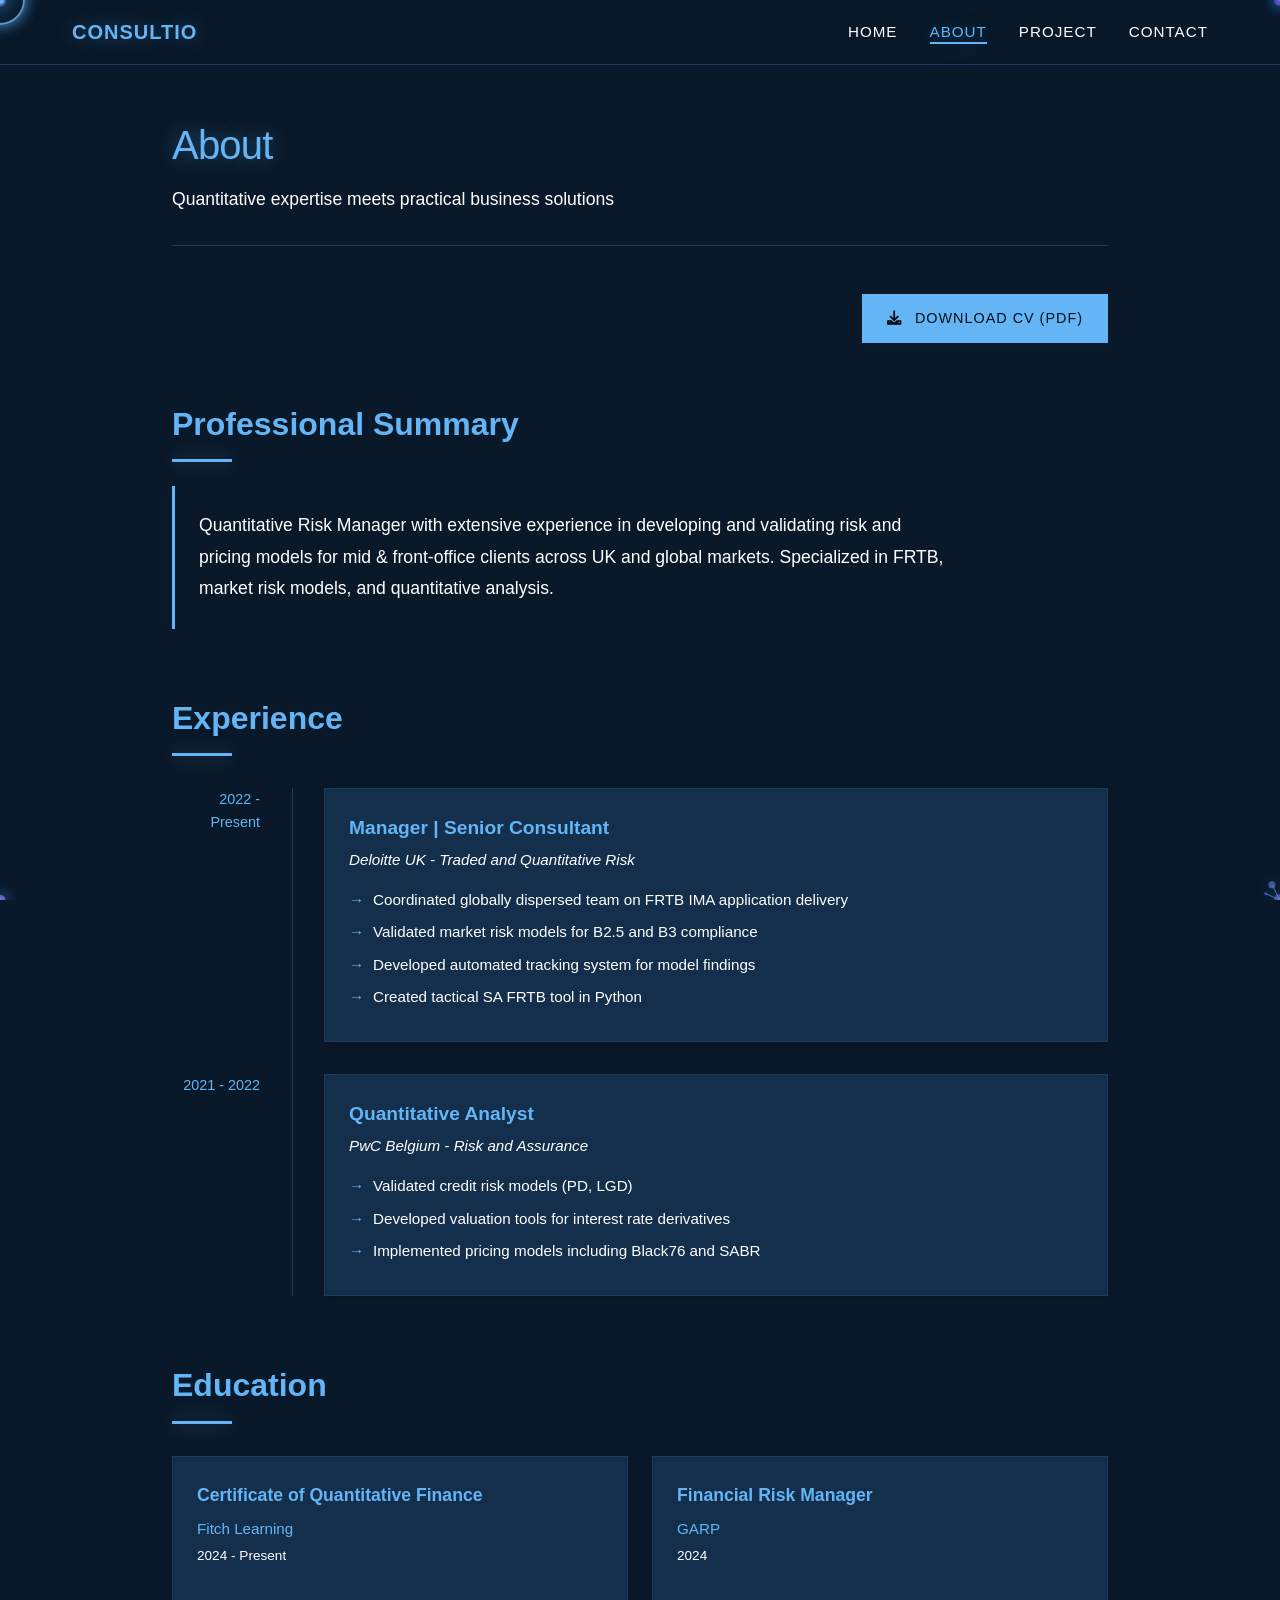
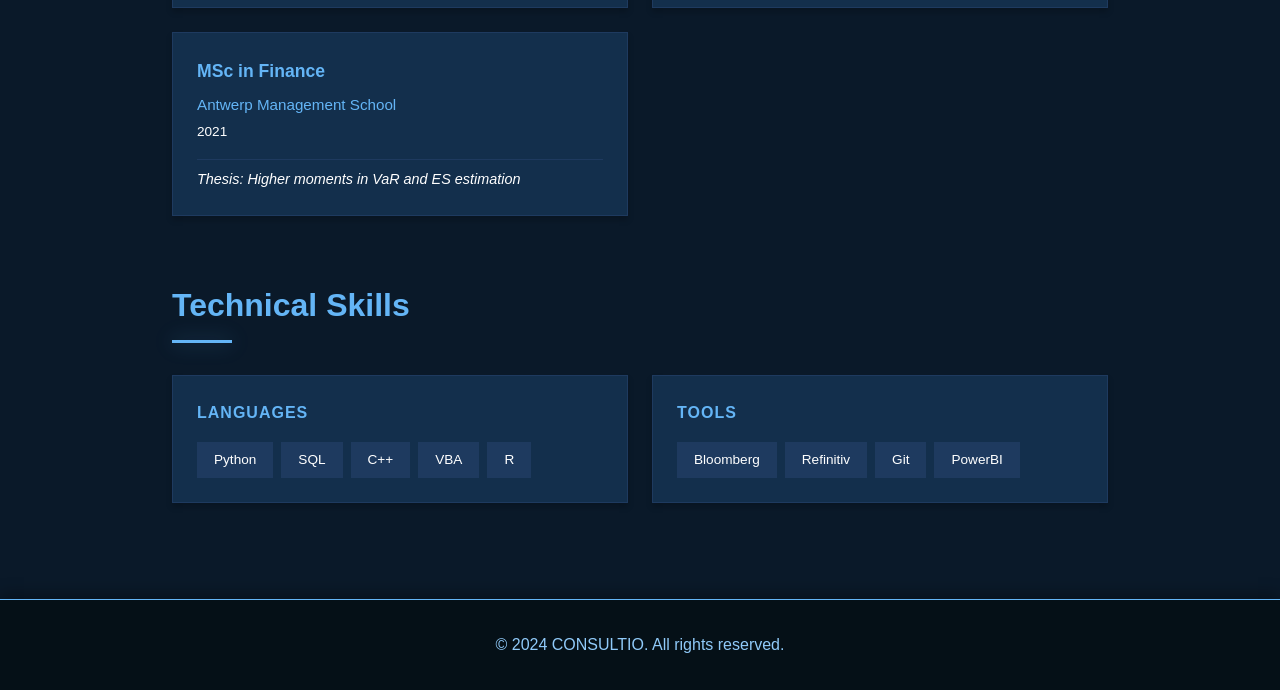
==== about.html @ c906b36d "init" ====
<!DOCTYPE html>
<html lang="en">
<head>
    <meta charset="UTF-8">
    <meta name="viewport" content="width=device-width, initial-scale=1.0">
    <title>About | Consultio</title>
    <link rel="stylesheet" href="css/main.css">
    <link rel="stylesheet" href="css/about.css">
    <link rel="stylesheet" href="https://cdnjs.cloudflare.com/ajax/libs/font-awesome/6.0.0/css/all.min.css">
</head>
<body>
    <nav class="navbar">
        <div class="nav-container">
            <a href="index.html" class="logo">CONSULTIO</a>
            <div class="nav-right">
                <!-- <button class="theme-toggle" id="themeToggle">
                    <i class="fas fa-moon"></i>
                    <i class="fas fa-sun"></i>
                </button> -->
                <ul class="nav-menu">
                    <li><a href="index.html">Home</a></li>
                    <li><a href="about.html" class="active">About</a></li>
                    <li><a href="project-particle-simulator.html">Project</a></li>
                    <li><a href="contact.html">Contact</a></li>
                </ul>
            </div>
        </div>
    </nav>

    <main class="about-page">
        <section class="about-header">
            <h1>About</h1>
            <p class="subtitle">Quantitative expertise meets practical business solutions</p>
        </section>

        <!-- Download Resume -->
        <div class="resume-download">
            <a href="assets/resume.pdf" target="_blank" class="btn btn-primary" download>
                <i class="fas fa-download"></i> Download CV (PDF)
            </a>
        </div>

        <!-- Professional Summary -->
        <section class="summary-section">
            <h2>Professional Summary</h2>
            <p class="summary-text">
                Quantitative Risk Manager with extensive experience in developing and validating risk 
                and pricing models for mid & front-office clients across UK and global markets. 
                Specialized in FRTB, market risk models, and quantitative analysis.
            </p>
        </section>

        <!-- Experience -->
        <section class="experience-section">
            <h2>Experience</h2>
            
            <div class="timeline">
                <div class="timeline-item">
                    <div class="timeline-period">2022 - Present</div>
                    <div class="timeline-content card">
                        <h3>Manager | Senior Consultant</h3>
                        <p class="company">Deloitte UK - Traded and Quantitative Risk</p>
                        <ul class="achievements">
                            <li>Coordinated globally dispersed team on FRTB IMA application delivery</li>
                            <li>Validated market risk models for B2.5 and B3 compliance</li>
                            <li>Developed automated tracking system for model findings</li>
                            <li>Created tactical SA FRTB tool in Python</li>
                        </ul>
                    </div>
                </div>

                <div class="timeline-item">
                    <div class="timeline-period">2021 - 2022</div>
                    <div class="timeline-content card">
                        <h3>Quantitative Analyst</h3>
                        <p class="company">PwC Belgium - Risk and Assurance</p>
                        <ul class="achievements">
                            <li>Validated credit risk models (PD, LGD)</li>
                            <li>Developed valuation tools for interest rate derivatives</li>
                            <li>Implemented pricing models including Black76 and SABR</li>
                        </ul>
                    </div>
                </div>
            </div>
        </section>

        <!-- Education -->
        <section class="education-section">
            <h2>Education</h2>
            <div class="education-grid">
                <div class="education-card card">
                    <h3>Certificate of Quantitative Finance</h3>
                    <p class="institution">Fitch Learning</p>
                    <p class="period">2024 - Present</p>
                </div>
                
                <div class="education-card card">
                    <h3>Financial Risk Manager</h3>
                    <p class="institution">GARP</p>
                    <p class="period">2024</p>
                </div>
                
                <div class="education-card card">
                    <h3>MSc in Finance</h3>
                    <p class="institution">Antwerp Management School</p>
                    <p class="period">2021</p>
                    <p class="thesis">Thesis: Higher moments in VaR and ES estimation</p>
                </div>
            </div>
        </section>

        <!-- Skills -->
        <section class="skills-section">
            <h2>Technical Skills</h2>
            <div class="skills-container">
                <div class="skills-category card">
                    <h3>Languages</h3>
                    <div class="skills-grid">
                        <span class="skill-item">Python</span>
                        <span class="skill-item">SQL</span>
                        <span class="skill-item">C++</span>
                        <span class="skill-item">VBA</span>
                        <span class="skill-item">R</span>
                    </div>
                </div>
                
                <div class="skills-category card">
                    <h3>Tools</h3>
                    <div class="skills-grid">
                        <span class="skill-item">Bloomberg</span>
                        <span class="skill-item">Refinitiv</span>
                        <span class="skill-item">Git</span>
                        <span class="skill-item">PowerBI</span>
                    </div>
                </div>
            </div>
        </section>
    </main>

    <footer>
        <p>© 2024 CONSULTIO. All rights reserved.</p>
    </footer>

    <script src="js/modules/utils.js"></script>
    <script src="js/modules/themeManager.js"></script>
    <script src="js/modules/mouseTracking.js"></script>
    <script src="js/pages/about.js"></script>
    <script src="js/main.js"></script>
</body>
</html>
---- css/main.css ----
/* ===== RESET & BASE STYLES ===== */
* {
    margin: 0;
    padding: 0;
    box-sizing: border-box;
}

/* Light theme (default - but we'll set dark as default in JS) */
:root {
    /* Core Colors */
    --primary-color: #1a2b3c;
    --secondary-color: #2c3e50;
    --accent-color: #3498db;
    --accent-glow: rgba(52, 152, 219, 0.3);
    --text-color: #2c3e50;
    --text-light: #5d6d7e;
    --text-white: #ffffff;
    --background: #ffffff;
    --background-dark: #0a1a2a;
    --card-bg: #f8fafc;
    --border-color: #e1e4e8;
    
    /* Shadows */
    --shadow: 0 2px 4px rgba(0, 0, 0, 0.05);
    --shadow-hover: 0 4px 8px rgba(0, 0, 0, 0.1);
    --glow: 0 0 15px var(--accent-glow);
    
    /* Navigation */
    --nav-bg: rgba(255, 255, 255, 0.98);
    --nav-border: #e1e4e8;
    
    /* Footer */
    --footer-bg: #0a1a2a;
    --footer-text: #a0b3c9;
    
    /* Skills */
    --skill-bg: #f0f4f8;
    --skill-border: #e1e4e8;
    
    /* Transitions */
    --transition: all 0.3s ease;
}

/* Enhanced Dark Theme */
[data-theme="dark"] {
    /* Core Colors - Enhanced for better contrast */
    --primary-color: #64b5f6;        /* Brighter blue for headings */
    --secondary-color: #90caf9;       /* Light blue for secondary */
    --accent-color: #64b5f6;          /* Bright blue accent */
    --accent-glow: rgba(100, 181, 246, 0.4); /* Blue glow */
    --text-color: #ffffff;             /* Pure white for primary text */
    --text-light: #e0e0e0;             /* Light gray for secondary text */
    --text-white: #ffffff;
    --background: #0a1929;             /* Deep navy blue */
    --background-dark: #051017;         /* Even darker for depth */
    --card-bg: #132f4c;                 /* Dark blue cards */
    --border-color: #1e3a5f;            /* Blue-tinted borders */
    
    /* Enhanced Shadows with Blue Glow */
    --shadow: 0 4px 6px rgba(0, 0, 0, 0.3);
    --shadow-hover: 0 8px 15px rgba(0, 0, 0, 0.4), 0 0 20px var(--accent-glow);
    --glow: 0 0 20px var(--accent-glow);
    
    /* Navigation */
    --nav-bg: rgba(10, 25, 41, 0.98);  /* Semi-transparent dark */
    --nav-border: #1e3a5f;
    
    /* Footer */
    --footer-bg: #051017;
    --footer-text: #90caf9;
    
    /* Skills */
    --skill-bg: #1e3a5f;
    --skill-border: #2b4b77;
}

body {
    font-family: 'Inter', -apple-system, BlinkMacSystemFont, 'Segoe UI', sans-serif;
    color: var(--text-color);
    line-height: 1.6;
    overflow-x: hidden;
    position: relative;
    min-height: 100vh;
    display: flex;
    flex-direction: column;
    background-color: var(--background);
    transition: background-color 0.3s ease, color 0.3s ease;
}

/* ===== NAVIGATION ===== */
.navbar {
    background: var(--nav-bg);
    border-bottom: 1px solid var(--nav-border);
    position: sticky;
    top: 0;
    z-index: 1000;
    backdrop-filter: blur(10px);
    transition: all 0.3s ease;
}

.nav-container {
    max-width: 1200px;
    margin: 0 auto;
    padding: 1rem 2rem;
    display: flex;
    justify-content: space-between;
    align-items: center;
}

.nav-right {
    display: flex;
    align-items: center;
    gap: 2rem;
}

.logo {
    font-size: 1.25rem;
    font-weight: 700;
    color: var(--accent-color);
    text-decoration: none;
    letter-spacing: 1px;
    text-transform: uppercase;
    transition: all 0.3s ease;
    text-shadow: var(--glow);
}

.logo:hover {
    color: var(--text-white);
    text-shadow: 0 0 25px var(--accent-color);
}

.nav-menu {
    display: flex;
    list-style: none;
    gap: 2rem;
}

.nav-menu a {
    text-decoration: none;
    color: var(--text-color);
    font-weight: 500;
    font-size: 0.95rem;
    text-transform: uppercase;
    letter-spacing: 1px;
    transition: all 0.3s ease;
    position: relative;
}

.nav-menu a::after {
    content: '';
    position: absolute;
    bottom: -4px;
    left: 0;
    width: 0;
    height: 2px;
    background: var(--accent-color);
    box-shadow: var(--glow);
    transition: width 0.3s ease;
}

.nav-menu a:hover::after,
.nav-menu a.active::after {
    width: 100%;
}

.nav-menu a:hover,
.nav-menu a.active {
    color: var(--accent-color);
    text-shadow: var(--glow);
}

/* ===== THEME TOGGLE ===== */
.theme-toggle {
    background: var(--card-bg);
    border: 1px solid var(--border-color);
    cursor: pointer;
    padding: 0.5rem;
    width: 40px;
    height: 40px;
    display: flex;
    align-items: center;
    justify-content: center;
    transition: all 0.3s ease;
    border-radius: 0;
}

.theme-toggle:hover {
    border-color: var(--accent-color);
    transform: rotate(180deg) scale(1.1);
    box-shadow: var(--glow);
}

.theme-toggle i {
    font-size: 1.2rem;
    color: var(--accent-color);
    transition: all 0.3s ease;
}

.theme-toggle:hover i {
    color: var(--text-white);
    transform: scale(1.1);
}

.theme-toggle .fa-sun {
    display: none;
}

.theme-toggle .fa-moon {
    display: block;
}

[data-theme="dark"] .theme-toggle .fa-moon {
    display: none;
}

[data-theme="dark"] .theme-toggle .fa-sun {
    display: block;
}

/* ===== MAIN CONTENT ===== */
main {
    flex: 1;
    max-width: 1200px;
    margin: 0 auto;
    padding: 3rem 2rem;
    width: 100%;
}

/* ===== SECTIONS ===== */
section {
    margin-bottom: 4rem;
}

h1, h2, h3, h4, h5, h6 {
    color: var(--primary-color);
    transition: color 0.3s ease;
}

h1 {
    font-size: 3rem;
    font-weight: 700;
    margin-bottom: 1rem;
    letter-spacing: -0.02em;
}

[data-theme="dark"] h1 {
    text-shadow: var(--glow);
}

h2 {
    font-size: 2rem;
    font-weight: 600;
    margin-bottom: 2rem;
    position: relative;
    padding-bottom: 0.75rem;
}

h2::after {
    content: '';
    position: absolute;
    bottom: 0;
    left: 0;
    width: 60px;
    height: 3px;
    background: var(--accent-color);
    box-shadow: var(--glow);
    transition: all 0.3s ease;
}

/* ===== CARDS ===== */
.card {
    background: var(--card-bg);
    border: 1px solid var(--border-color);
    padding: 2rem;
    transition: all 0.3s ease;
}

.card:hover {
    border-color: var(--accent-color);
    box-shadow: var(--shadow-hover);
    transform: translateY(-2px);
}

[data-theme="dark"] .card {
    border-color: var(--border-color);
    box-shadow: 0 4px 6px rgba(0, 0, 0, 0.2);
}

/* ===== BUTTONS ===== */
.btn {
    display: inline-block;
    padding: 0.75rem 1.5rem;
    background: transparent;
    color: var(--accent-color);
    text-decoration: none;
    border: 1px solid var(--accent-color);
    transition: all 0.3s ease;
    font-size: 0.9rem;
    text-transform: uppercase;
    letter-spacing: 1px;
    cursor: pointer;
    position: relative;
    overflow: hidden;
}

.btn:hover {
    background: var(--accent-color);
    color: var(--background-dark);
    box-shadow: var(--glow);
    transform: translateY(-2px);
}

[data-theme="dark"] .btn:hover {
    color: #051017;
}

.btn-primary {
    background: var(--accent-color);
    color: var(--background-dark);
    border: 1px solid var(--accent-color);
}

.btn-primary:hover {
    background: transparent;
    color: var(--accent-color);
}

/* ===== FOOTER ===== */
footer {
    background: var(--footer-bg);
    color: var(--footer-text);
    text-align: center;
    padding: 2rem;
    margin-top: auto;
    border-top: 1px solid var(--border-color);
    transition: all 0.3s ease;
}

[data-theme="dark"] footer {
    border-top-color: var(--accent-color);
    box-shadow: 0 -5px 15px rgba(0, 0, 0, 0.3);
}

/* ===== RESPONSIVE DESIGN ===== */
@media (max-width: 1024px) {
    main {
        padding: 2.5rem 1.5rem;
    }
    
    h1 {
        font-size: 2.5rem;
    }
    
    h2 {
        font-size: 1.75rem;
    }
}

@media (max-width: 768px) {
    .nav-container {
        flex-direction: column;
        gap: 0.75rem;
        padding: 0.75rem 1rem;
    }
    
    .nav-right {
        width: 100%;
        justify-content: space-between;
        gap: 1rem;
    }
    
    .nav-menu {
        flex-wrap: wrap;
        justify-content: center;
        gap: 1rem;
    }
    
    .nav-menu a {
        font-size: 0.85rem;
    }
    
    main {
        padding: 2rem 1rem;
    }
    
    h1 {
        font-size: 2rem;
    }
    
    h2 {
        font-size: 1.5rem;
    }
    
    section {
        margin-bottom: 3rem;
    }
    
    .card {
        padding: 1.5rem;
    }
}

@media (max-width: 480px) {
    .nav-menu {
        gap: 0.75rem;
    }
    
    .nav-menu a {
        font-size: 0.75rem;
        letter-spacing: 0.5px;
    }
    
    .logo {
        font-size: 1rem;
    }
    
    .theme-toggle {
        width: 35px;
        height: 35px;
    }
    
    h1 {
        font-size: 1.75rem;
    }
    
    h2 {
        font-size: 1.25rem;
    }
    
    .btn {
        padding: 0.6rem 1.2rem;
        font-size: 0.8rem;
    }
    
    main {
        padding: 1.5rem 0.75rem;
    }
}

/* Touch device optimizations */
@media (hover: none) and (pointer: coarse) {
    .btn:hover,
    .card:hover,
    .nav-menu a:hover {
        transform: none;
    }
    
    .btn:active {
        transform: scale(0.98);
    }
}

/* ===== PRINT STYLES ===== */
@media print {
    .navbar, footer, .theme-toggle, #cursor-dot, #cursor-ring, #mouse-particle-canvas {
        display: none !important;
    }
    
    body {
        background: white;
        color: black;
    }
}

/* ===== TRANSITIONS ===== */
* {
    transition-property: background-color, color, border-color, box-shadow, transform, opacity;
    transition-duration: 0.3s;
    transition-timing-function: ease;
}

/* ===== SCROLLBAR STYLING ===== */
::-webkit-scrollbar {
    width: 10px;
}

::-webkit-scrollbar-track {
    background: var(--background);
}

::-webkit-scrollbar-thumb {
    background: var(--accent-color);
    border-radius: 0;
}

::-webkit-scrollbar-thumb:hover {
    background: var(--primary-color);
    box-shadow: var(--glow);
}
---- css/about.css ----
/* ===== ABOUT PAGE STYLES ===== */
.about-page {
    max-width: 1000px;
    margin: 0 auto;
}

/* Header */
.about-header {
    margin-bottom: 3rem;
    border-bottom: 1px solid var(--border-color);
    padding-bottom: 2rem;
}

.about-header h1 {
    font-size: 2.5rem;
    font-weight: 500;
    margin-bottom: 0.5rem;
    color: var(--primary-color);
}

.about-header .subtitle {
    font-size: 1.1rem;
    color: var(--light-text);
    max-width: 600px;
}

/* Resume Download */
.resume-download {
    margin-bottom: 3rem;
    text-align: right;
}

.resume-download .btn i {
    margin-right: 0.5rem;
}

/* Summary Section */
.summary-section {
    margin-bottom: 4rem;
}

.summary-section h2 {
    margin-bottom: 1.5rem;
}

.summary-text {
    font-size: 1.1rem;
    line-height: 1.8;
    color: var(--text-color);
    max-width: 800px;
    padding: 1.5rem;
    background: var(--card-background);
    border-left: 3px solid var(--accent-color);
}

/* Timeline Experience */
.timeline {
    position: relative;
    margin: 2rem 0 4rem;
}

.timeline::before {
    content: '';
    position: absolute;
    left: 120px;
    top: 0;
    bottom: 0;
    width: 1px;
    background: var(--border-color);
}

.timeline-item {
    display: flex;
    margin-bottom: 2rem;
    position: relative;
}

.timeline-period {
    width: 120px;
    padding-right: 2rem;
    text-align: right;
    font-family: var(--font-mono);
    font-size: 0.9rem;
    color: var(--accent-color);
    font-weight: 500;
}

.timeline-content {
    flex: 1;
    margin-left: 2rem;
    padding: 1.5rem;
}

.timeline-content h3 {
    font-size: 1.2rem;
    margin-bottom: 0.25rem;
    color: var(--primary-color);
}

.timeline-content .company {
    font-size: 0.95rem;
    color: var(--light-text);
    margin-bottom: 1rem;
    font-style: italic;
}

.achievements {
    list-style: none;
}

.achievements li {
    margin-bottom: 0.5rem;
    padding-left: 1.5rem;
    position: relative;
    font-size: 0.95rem;
    color: var(--text-color);
}

.achievements li::before {
    content: '→';
    position: absolute;
    left: 0;
    color: var(--accent-color);
}

/* Education Grid */
.education-section {
    margin-bottom: 4rem;
}

.education-grid {
    display: grid;
    grid-template-columns: repeat(auto-fit, minmax(300px, 1fr));
    gap: 1.5rem;
    margin-top: 1.5rem;
}

.education-card {
    padding: 1.5rem;
}

.education-card h3 {
    font-size: 1.1rem;
    margin-bottom: 0.5rem;
    color: var(--primary-color);
}

.education-card .institution {
    font-size: 0.95rem;
    color: var(--accent-color);
    margin-bottom: 0.25rem;
}

.education-card .period {
    font-size: 0.85rem;
    color: var(--light-text);
    margin-bottom: 1rem;
    font-family: var(--font-mono);
}

.education-card .thesis {
    font-size: 0.9rem;
    color: var(--text-color);
    font-style: italic;
    padding-top: 0.5rem;
    border-top: 1px solid var(--border-color);
}

/* Skills Section */
.skills-section {
    margin-bottom: 3rem;
}

.skills-container {
    display: grid;
    grid-template-columns: repeat(auto-fit, minmax(300px, 1fr));
    gap: 1.5rem;
    margin-top: 1.5rem;
}

.skills-category {
    padding: 1.5rem;
}

.skills-category h3 {
    font-size: 1rem;
    margin-bottom: 1rem;
    color: var(--primary-color);
    text-transform: uppercase;
    letter-spacing: 1px;
}

.skills-grid {
    display: flex;
    flex-wrap: wrap;
    gap: 0.5rem;
}

.skill-item {
    padding: 0.4rem 1rem;
    background: var(--skill-bg);
    border: 1px solid var(--border-color);
    font-size: 0.85rem;
    color: var(--text-color);
    transition: all 0.2s ease;
}

.skill-item:hover {
    border-color: var(--accent-color);
    background: var(--accent-color);
    color: white;
}

/* Responsive */
@media (max-width: 768px) {
    .timeline::before {
        left: 80px;
    }
    
    .timeline-period {
        width: 80px;
        font-size: 0.8rem;
        padding-right: 1rem;
    }
    
    .timeline-content {
        margin-left: 1rem;
        padding: 1rem;
    }
    
    .summary-text {
        font-size: 1rem;
        padding: 1rem;
    }
    
    .education-grid {
        grid-template-columns: 1fr;
    }
}

@media (max-width: 480px) {
    .timeline-item {
        flex-direction: column;
    }
    
    .timeline::before {
        display: none;
    }
    
    .timeline-period {
        width: auto;
        text-align: left;
        margin-bottom: 0.5rem;
        padding-right: 0;
    }
    
    .timeline-content {
        margin-left: 0;
    }
    
    .resume-download {
        text-align: center;
    }
}
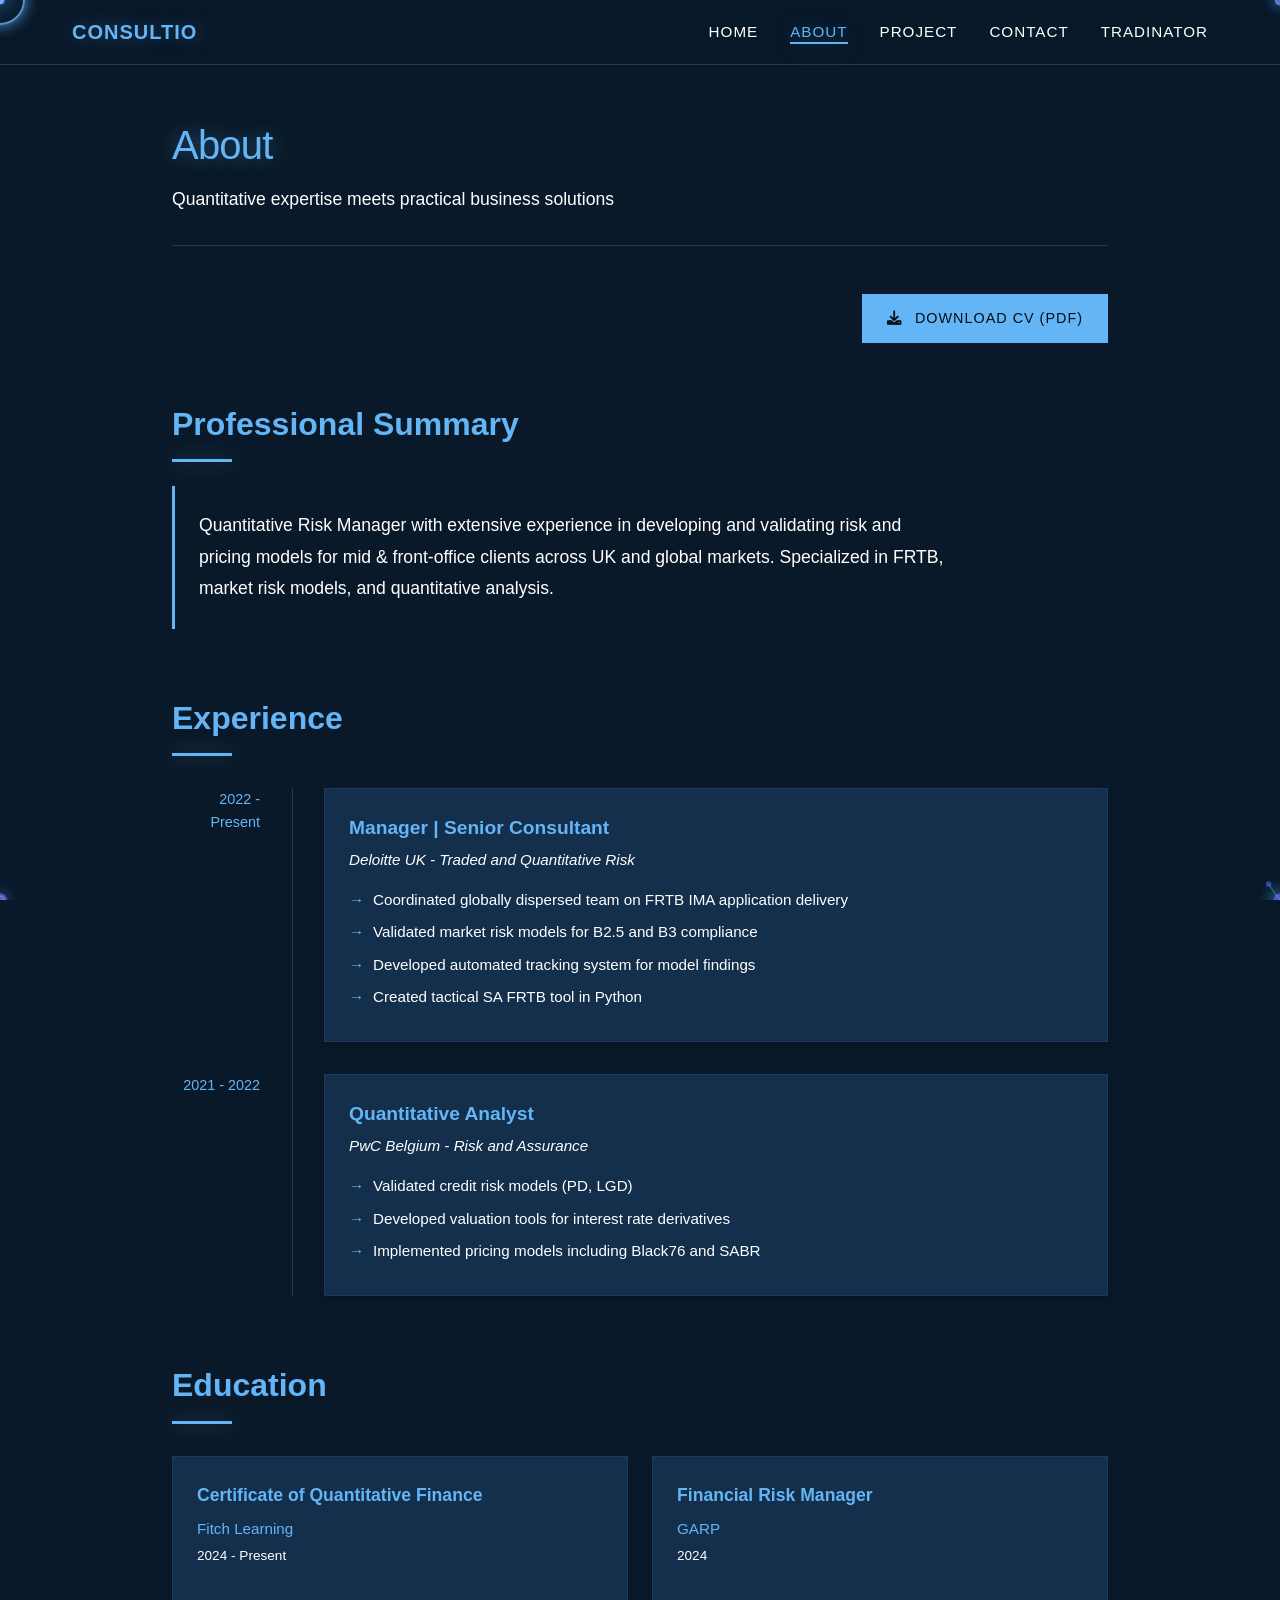
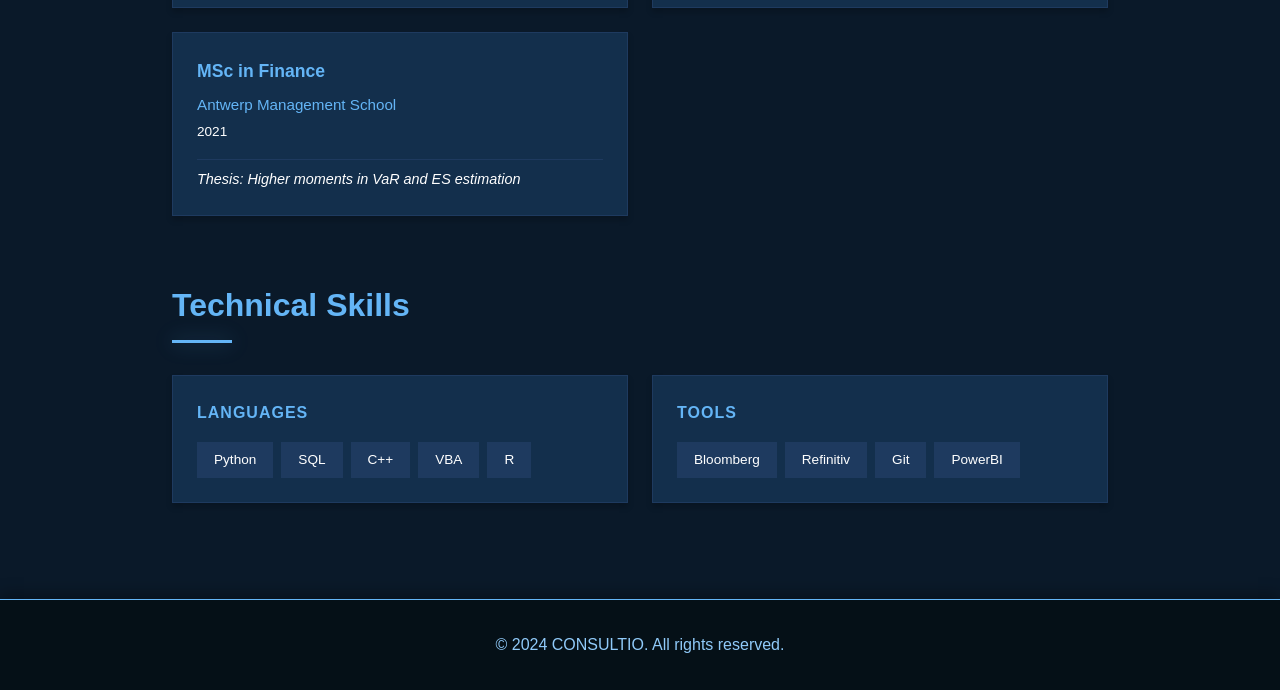
==== commit 250c645f: "feat: Add Tradinator navigation tab and live trading dashboard - tradinator/dashboard_data.json: pla" ====
--- a/about.html
+++ b/about.html
@@ -22,6 +22,7 @@
                     <li><a href="about.html" class="active">About</a></li>
                     <li><a href="project-particle-simulator.html">Project</a></li>
                     <li><a href="contact.html">Contact</a></li>
+                    <li><a href="tradinator.html">Tradinator</a></li>
                 </ul>
             </div>
         </div>
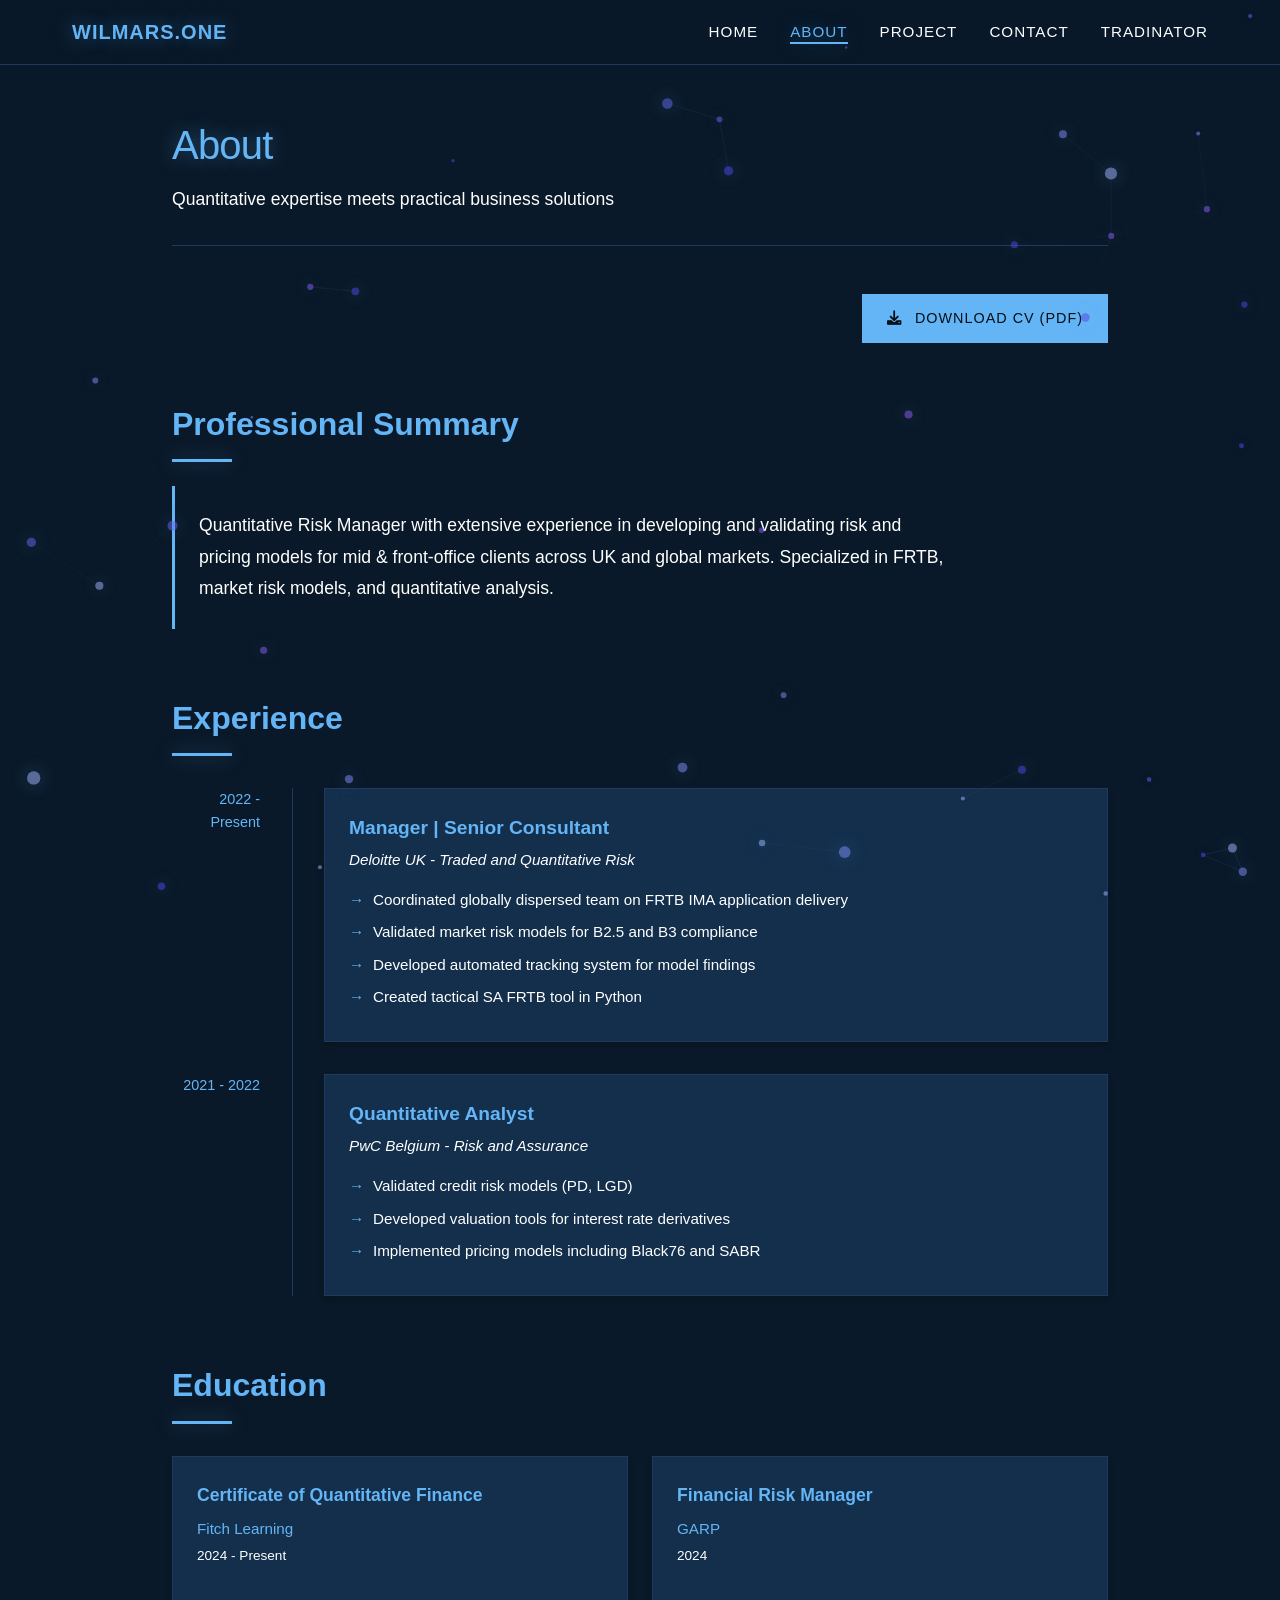
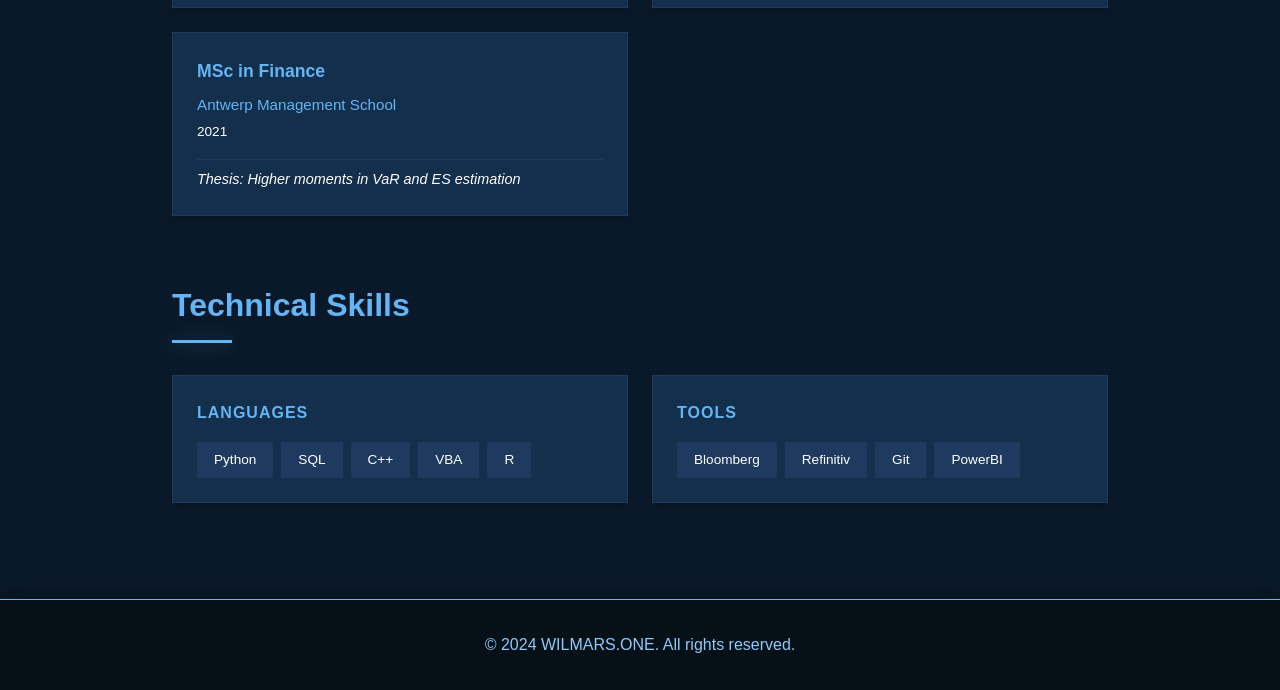
==== commit 7b6fc99d: "Replace CONSULTIO with WILMARS.ONE, update subtitles Agent-Logs-Url: https://github.com/Braumeister-" ====
--- a/about.html
+++ b/about.html
@@ -3,7 +3,7 @@
 <head>
     <meta charset="UTF-8">
     <meta name="viewport" content="width=device-width, initial-scale=1.0">
-    <title>About | Consultio</title>
+    <title>About | WILMARS.ONE</title>
     <link rel="stylesheet" href="css/main.css">
     <link rel="stylesheet" href="css/about.css">
     <link rel="stylesheet" href="https://cdnjs.cloudflare.com/ajax/libs/font-awesome/6.0.0/css/all.min.css">
@@ -11,7 +11,7 @@
 <body>
     <nav class="navbar">
         <div class="nav-container">
-            <a href="index.html" class="logo">CONSULTIO</a>
+            <a href="index.html" class="logo">WILMARS.ONE</a>
             <div class="nav-right">
                 <!-- <button class="theme-toggle" id="themeToggle">
                     <i class="fas fa-moon"></i>
@@ -139,7 +139,7 @@
     </main>
 
     <footer>
-        <p>© 2024 CONSULTIO. All rights reserved.</p>
+        <p>© 2024 WILMARS.ONE. All rights reserved.</p>
     </footer>
 
     <script src="js/modules/utils.js"></script>
--- a/css/main.css
+++ b/css/main.css
@@ -452,7 +452,7 @@
 
 /* ===== PRINT STYLES ===== */
 @media print {
-    .navbar, footer, .theme-toggle, #cursor-dot, #cursor-ring, #mouse-particle-canvas {
+    .navbar, footer, .theme-toggle, #mouse-particle-canvas {
         display: none !important;
     }
     
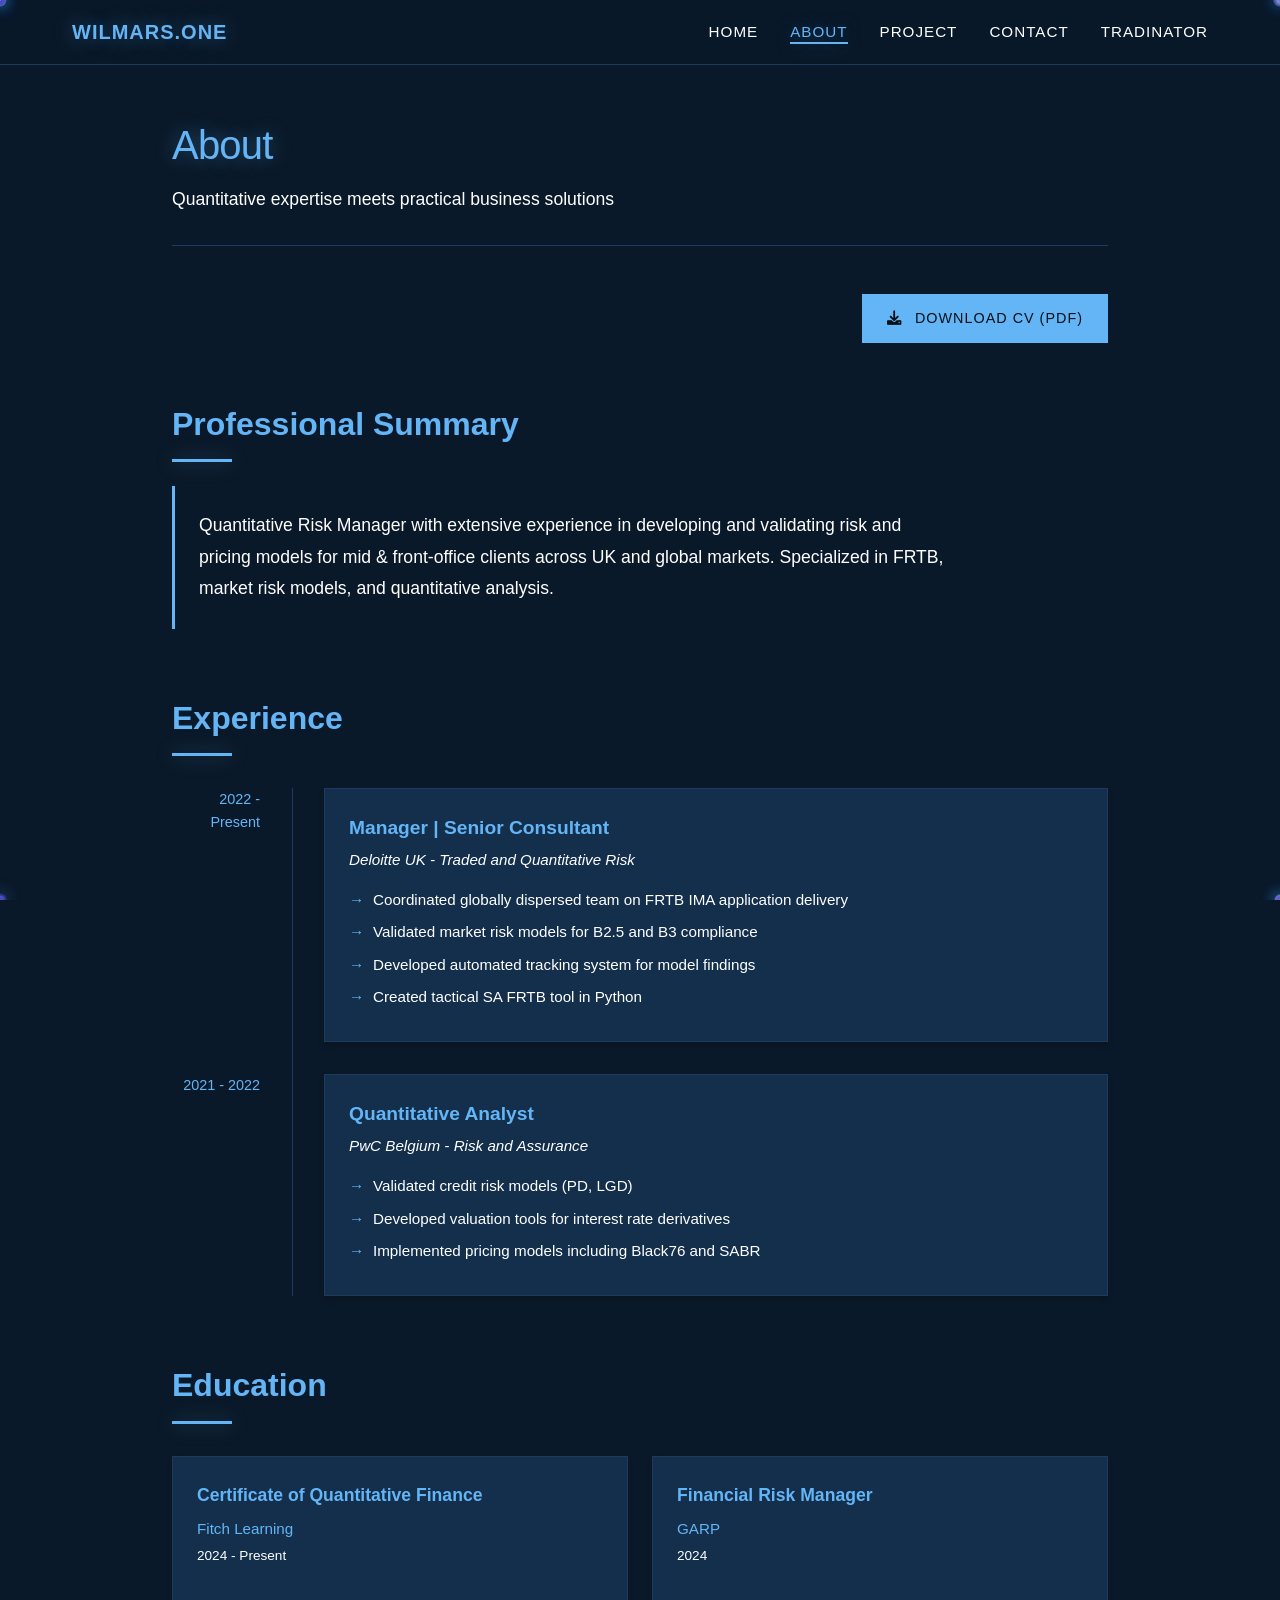
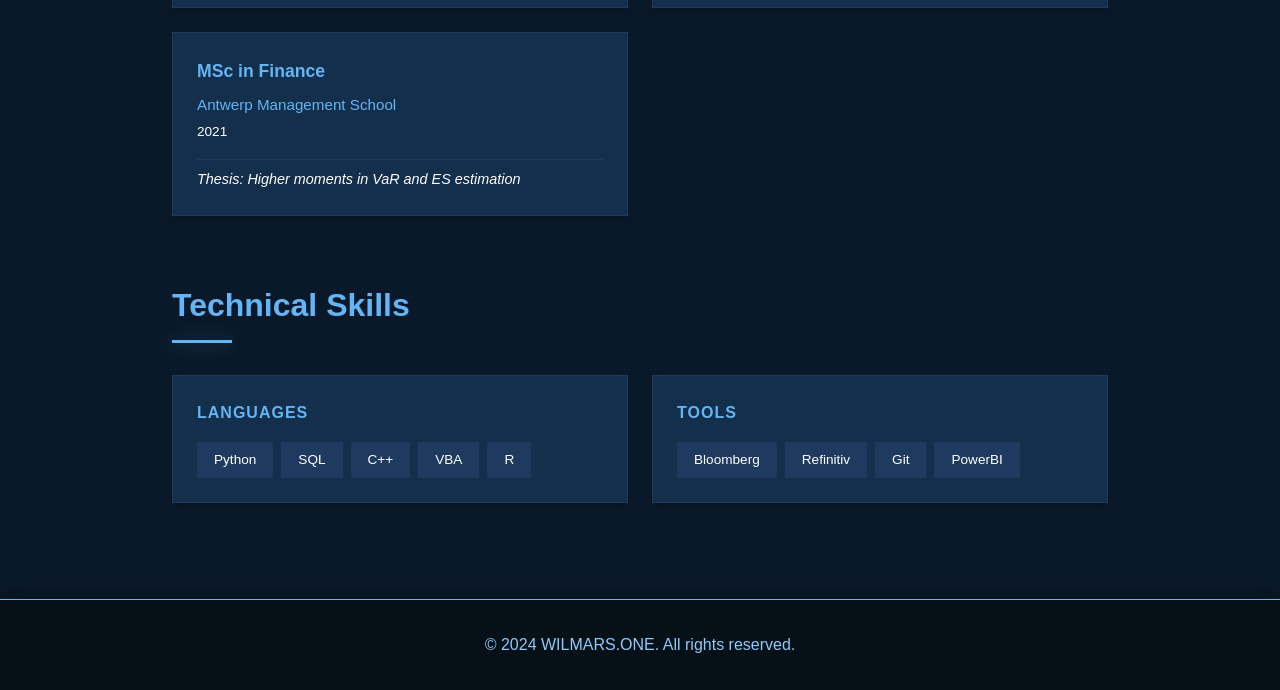
==== commit cd8ffd43: "fix: add missing about.js and sw.js, load animations.js on all pages Agent-Logs-Url: https://github." ====
--- a/about.html
+++ b/about.html
@@ -145,6 +145,7 @@
     <script src="js/modules/utils.js"></script>
     <script src="js/modules/themeManager.js"></script>
     <script src="js/modules/mouseTracking.js"></script>
+    <script src="js/modules/animations.js"></script>
     <script src="js/pages/about.js"></script>
     <script src="js/main.js"></script>
 </body>
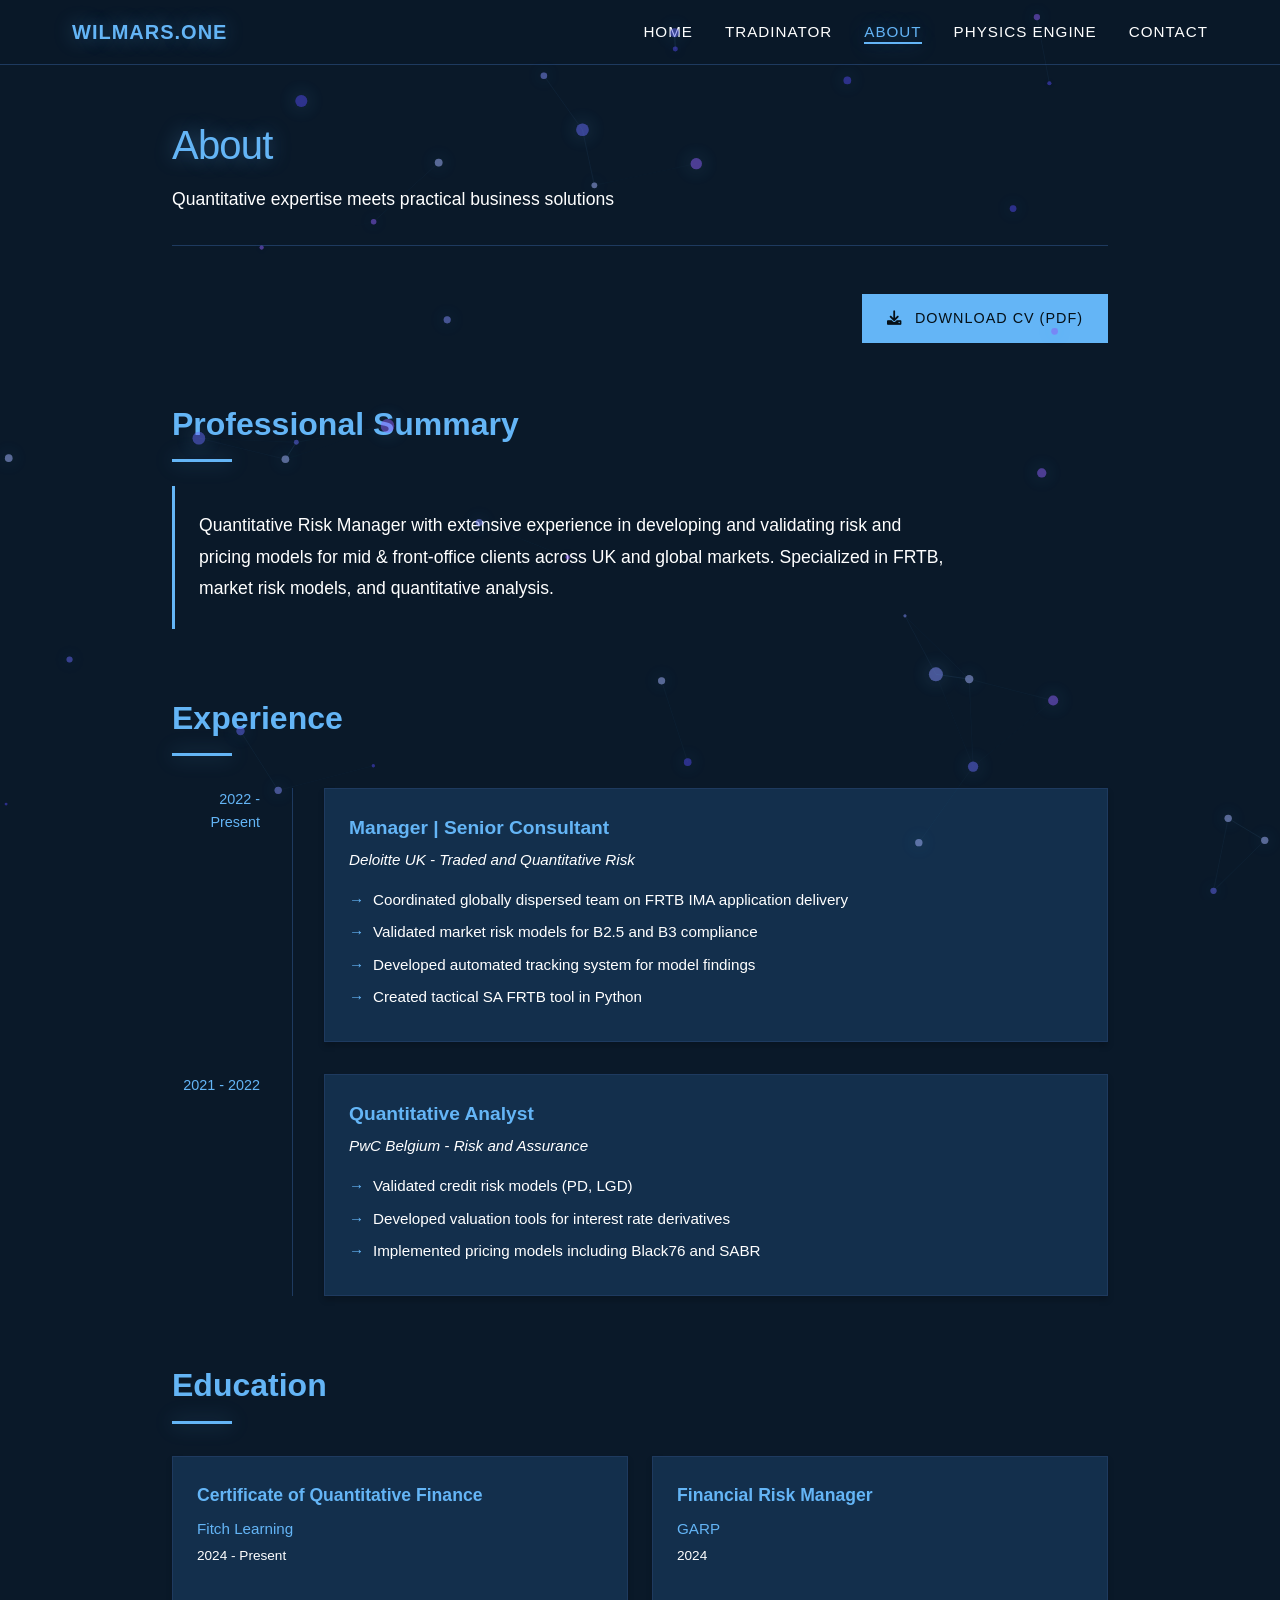
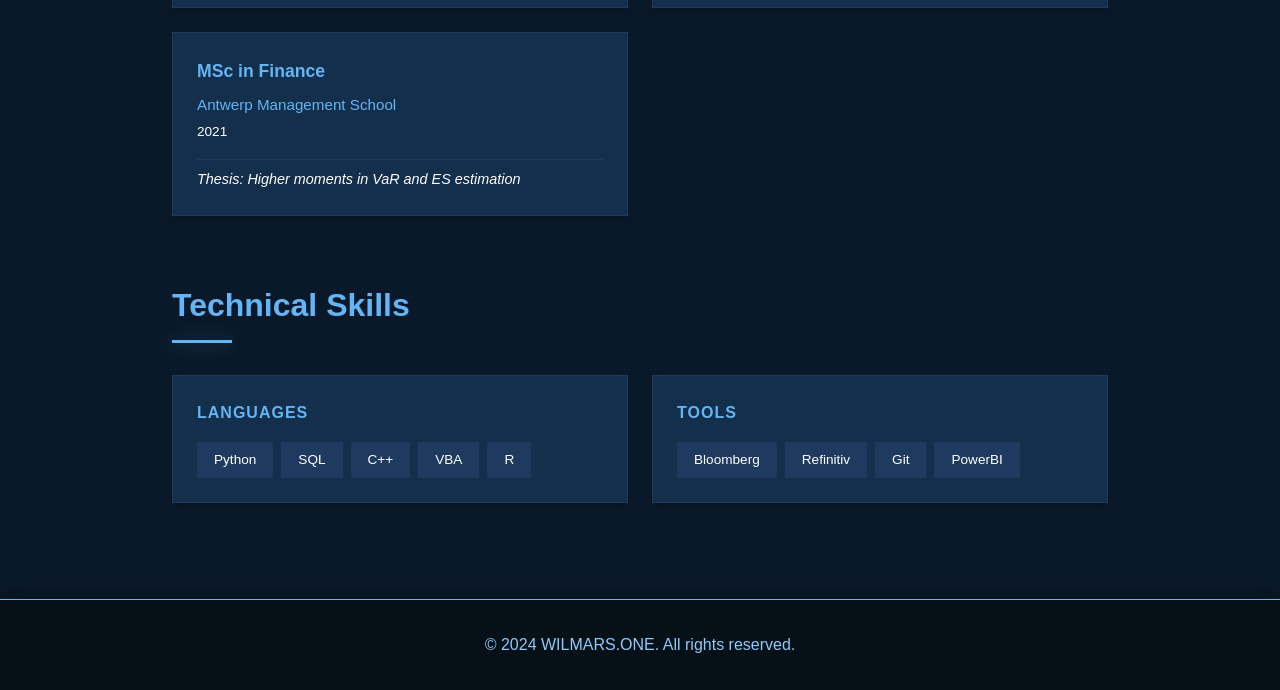
==== commit c07549de: "Rename Project to Physics Engine and move Tradinator before About in nav Agent-Logs-Url: https://git" ====
--- a/about.html
+++ b/about.html
@@ -19,10 +19,10 @@
                 </button> -->
                 <ul class="nav-menu">
                     <li><a href="index.html">Home</a></li>
+                    <li><a href="tradinator.html">Tradinator</a></li>
                     <li><a href="about.html" class="active">About</a></li>
-                    <li><a href="project-particle-simulator.html">Project</a></li>
+                    <li><a href="project-particle-simulator.html">Physics Engine</a></li>
                     <li><a href="contact.html">Contact</a></li>
-                    <li><a href="tradinator.html">Tradinator</a></li>
                 </ul>
             </div>
         </div>
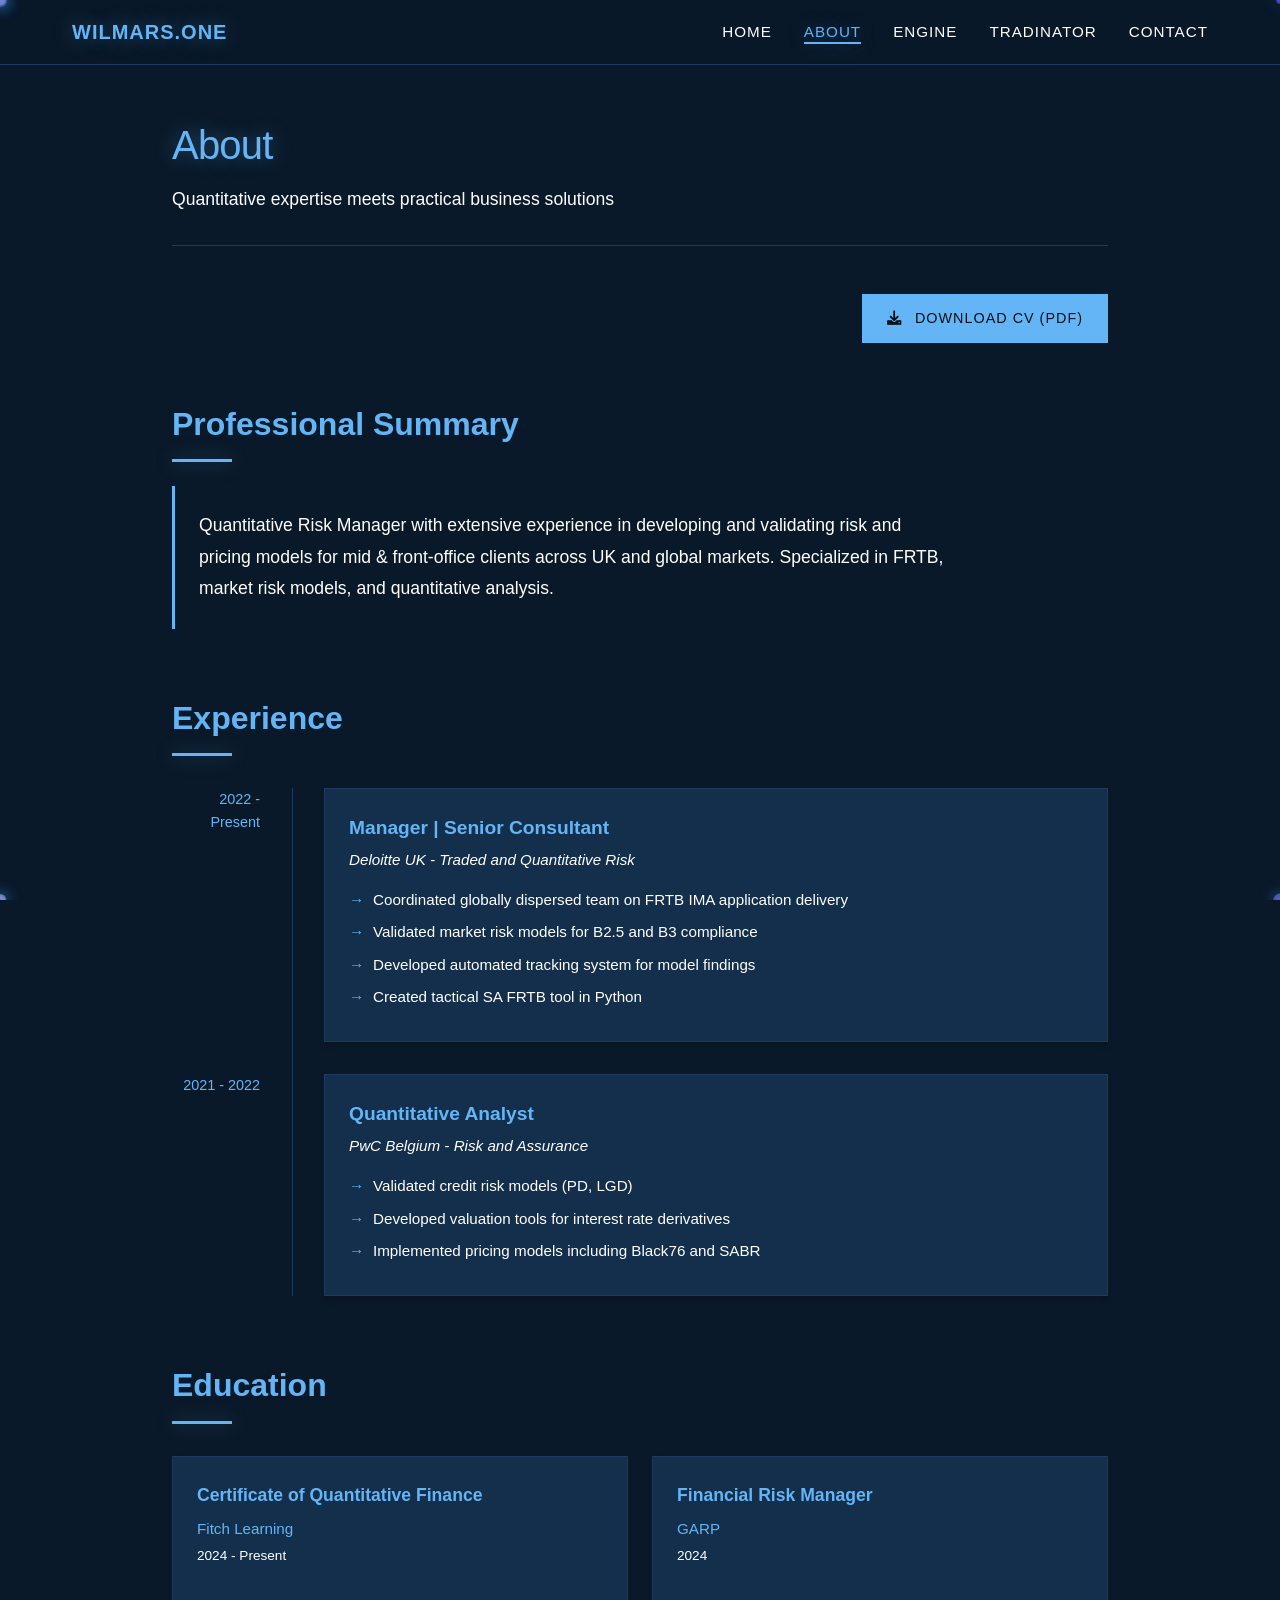
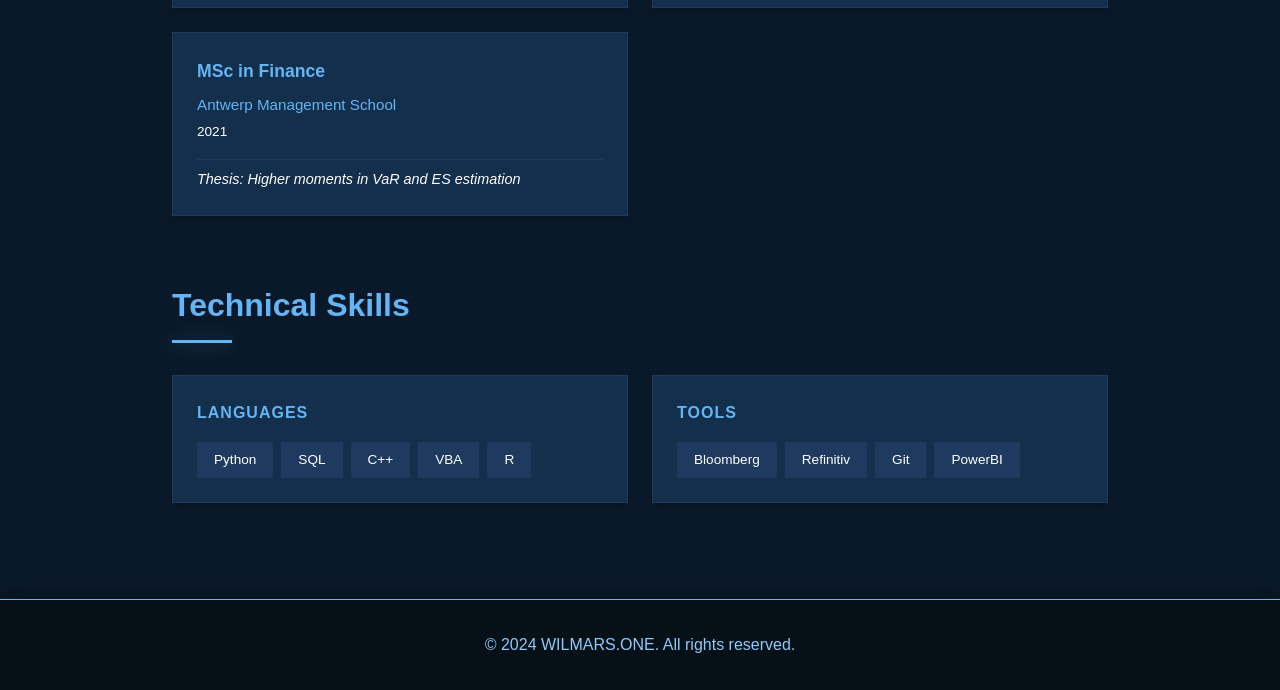
==== commit bd3a509e: "Fix nav order, rename Physics Engine to Engine, update Current Research link to Tradinator, fix Link" ====
--- a/about.html
+++ b/about.html
@@ -19,9 +19,9 @@
                 </button> -->
                 <ul class="nav-menu">
                     <li><a href="index.html">Home</a></li>
+                    <li><a href="about.html" class="active">About</a></li>
+                    <li><a href="project-particle-simulator.html">Engine</a></li>
                     <li><a href="tradinator.html">Tradinator</a></li>
-                    <li><a href="about.html" class="active">About</a></li>
-                    <li><a href="project-particle-simulator.html">Physics Engine</a></li>
                     <li><a href="contact.html">Contact</a></li>
                 </ul>
             </div>
